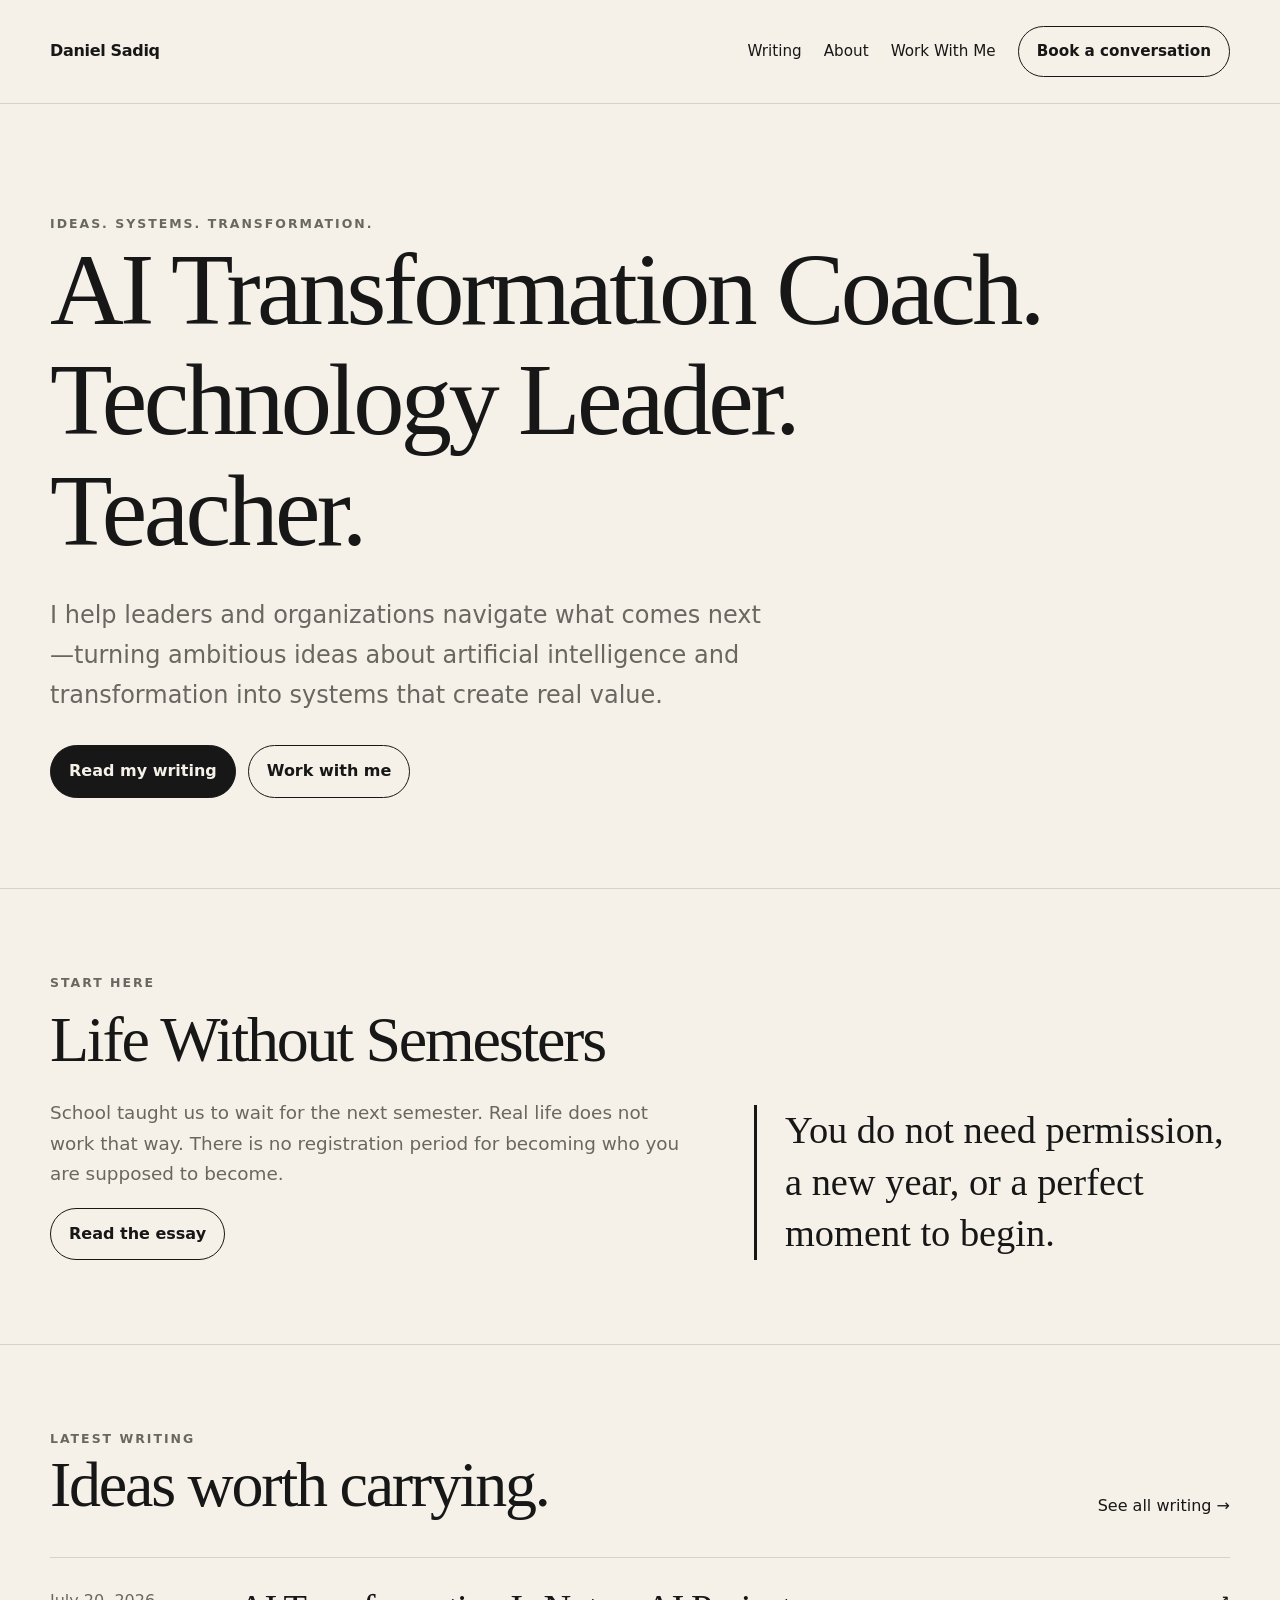
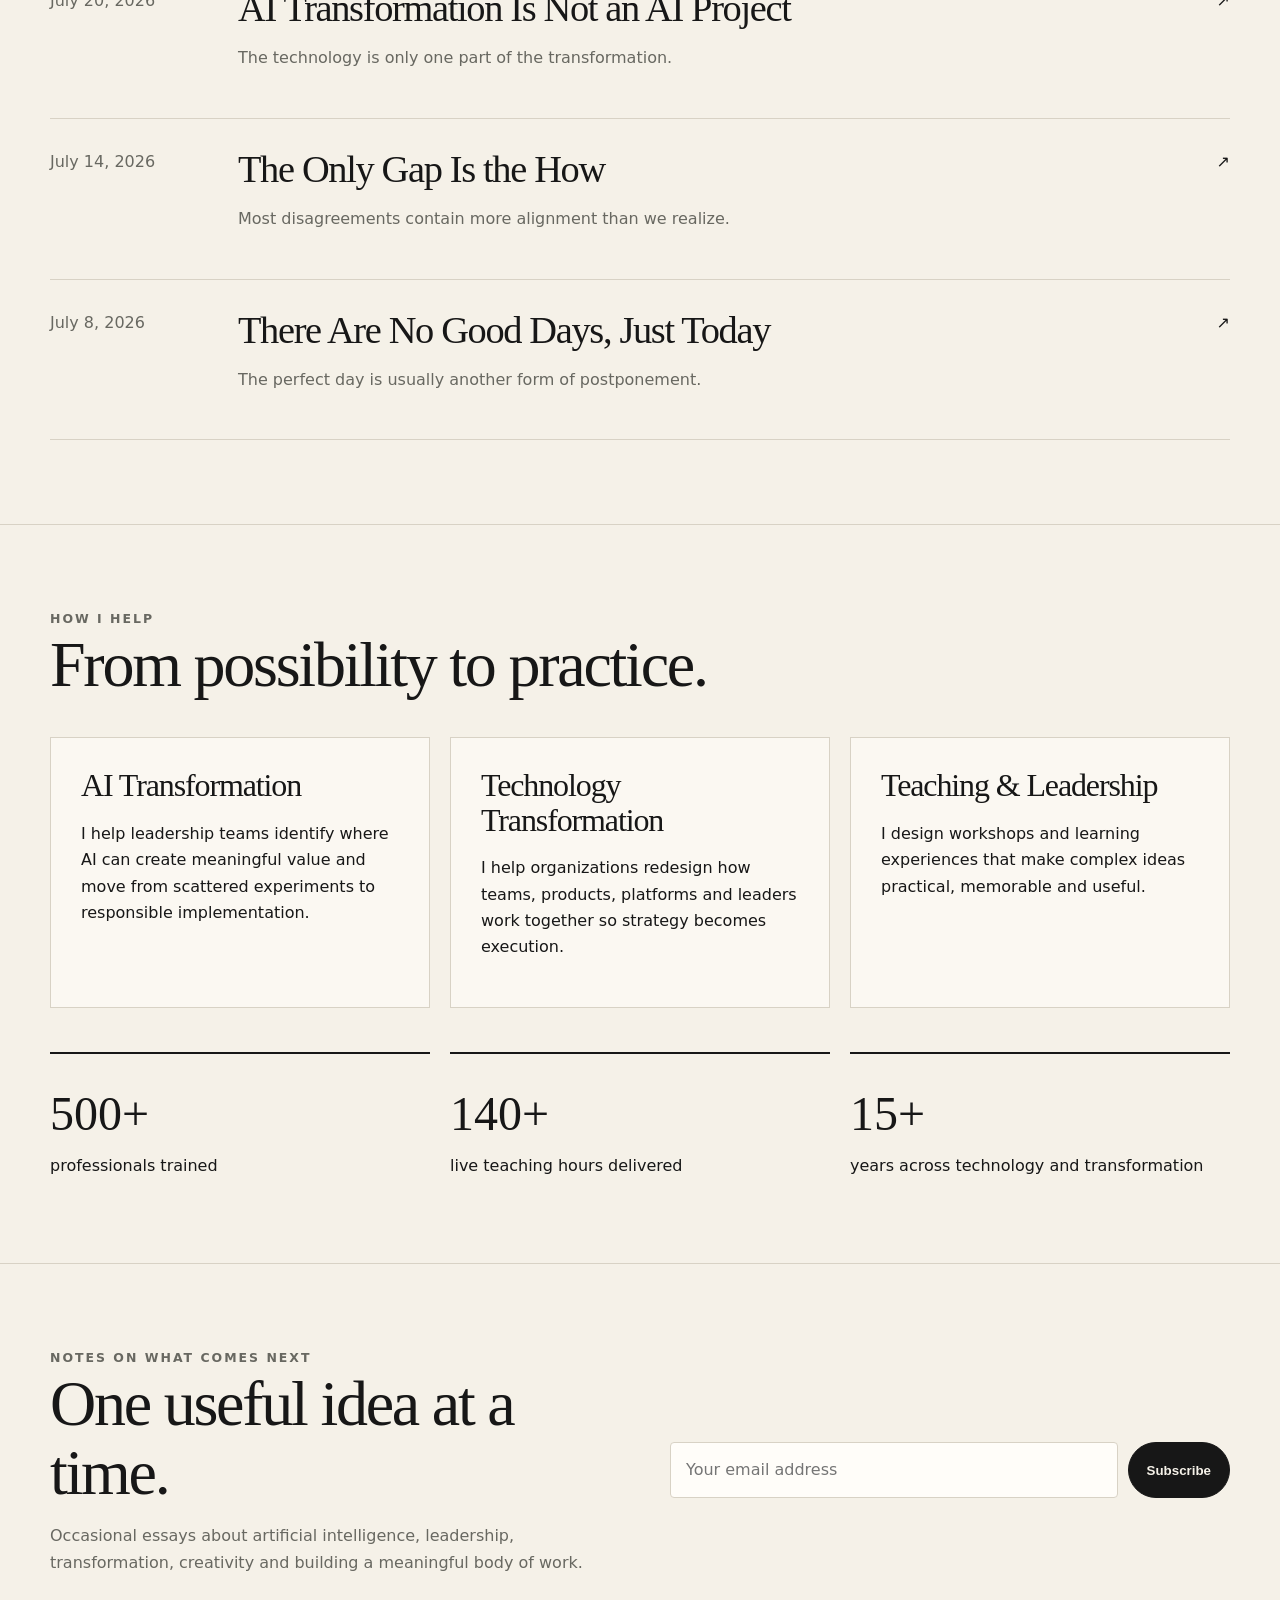
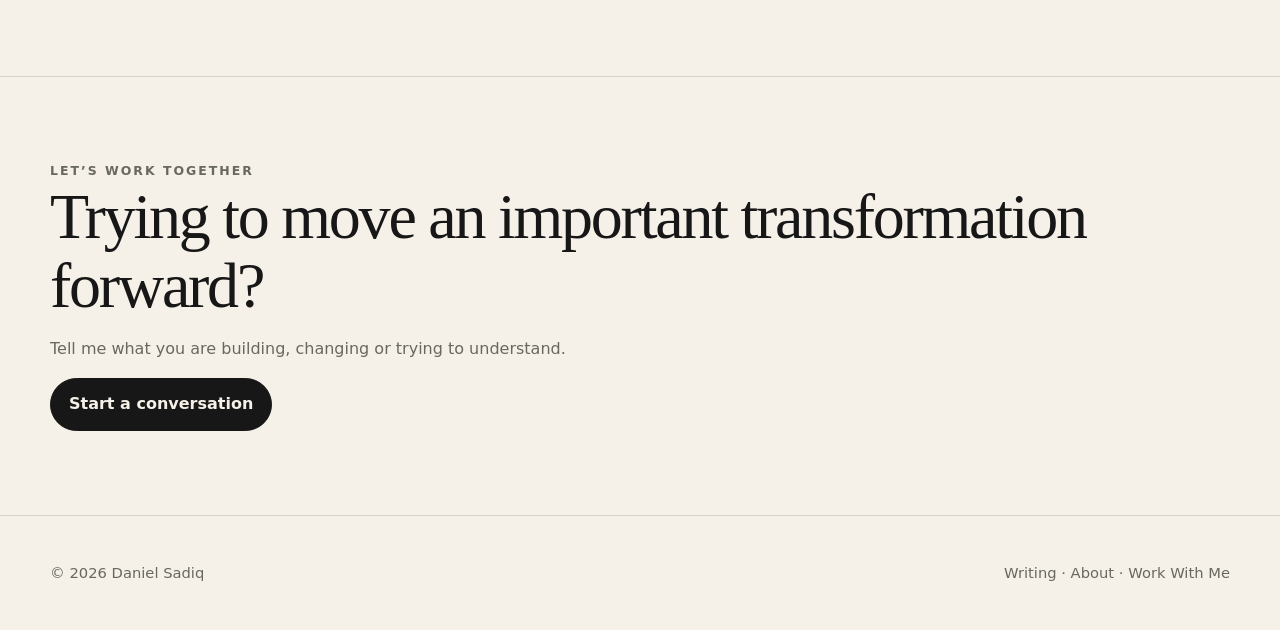
==== index.html @ 1b7a2f69 "Add homepage" ====
<!doctype html><html lang="en"><head><meta charset="utf-8"><meta name="viewport" content="width=device-width,initial-scale=1"><title>Daniel Sadiq — AI Transformation Coach</title><meta name="description" content="Daniel Sadiq helps leaders and organizations navigate AI, technology transformation and the future of work."><link rel="stylesheet" href="assets/styles.css"></head><body>
<header class="site-header"><div class="wrap nav"><a class="brand" href="index.html">Daniel Sadiq</a><nav class="nav-links"><a href="writing/index.html">Writing</a><a href="about.html">About</a><a href="work-with-me.html">Work With Me</a><a class="button" href="work-with-me.html">Book a conversation</a></nav></div></header>
<main><section class="hero"><div class="wrap"><div class="eyebrow">Ideas. Systems. Transformation.</div><h1>AI Transformation Coach.<br>Technology Leader.<br>Teacher.</h1><p>I help leaders and organizations navigate what comes next—turning ambitious ideas about artificial intelligence and transformation into systems that create real value.</p><div class="actions"><a class="button primary" href="writing/index.html">Read my writing</a><a class="button" href="work-with-me.html">Work with me</a></div></div></section>
<section class="section"><div class="wrap start-here"><div><div class="eyebrow">Start here</div><h3><a href="writing/life-without-semesters.html">Life Without Semesters</a></h3><p>School taught us to wait for the next semester. Real life does not work that way. There is no registration period for becoming who you are supposed to become.</p><a class="button" href="writing/life-without-semesters.html">Read the essay</a></div><div class="quote-block">You do not need permission, a new year, or a perfect moment to begin.</div></div></section>
<section class="section"><div class="wrap"><div class="section-head"><div><div class="eyebrow">Latest writing</div><h2>Ideas worth carrying.</h2></div><a href="writing/index.html">See all writing →</a></div><div class="post-list">
<a class="post-row" href="writing/ai-transformation-is-not-an-ai-project.html"><span class="muted">July 20, 2026</span><div><h3>AI Transformation Is Not an AI Project</h3><p>The technology is only one part of the transformation.</p></div><span class="arrow">↗</span></a>
<a class="post-row" href="writing/the-only-gap-is-the-how.html"><span class="muted">July 14, 2026</span><div><h3>The Only Gap Is the How</h3><p>Most disagreements contain more alignment than we realize.</p></div><span class="arrow">↗</span></a>
<a class="post-row" href="writing/there-are-no-good-days.html"><span class="muted">July 8, 2026</span><div><h3>There Are No Good Days, Just Today</h3><p>The perfect day is usually another form of postponement.</p></div><span class="arrow">↗</span></a></div></div></section>
<section class="section"><div class="wrap"><div class="section-head"><div><div class="eyebrow">How I help</div><h2>From possibility to practice.</h2></div></div><div class="services"><div class="service"><h3>AI Transformation</h3><p>I help leadership teams identify where AI can create meaningful value and move from scattered experiments to responsible implementation.</p></div><div class="service"><h3>Technology Transformation</h3><p>I help organizations redesign how teams, products, platforms and leaders work together so strategy becomes execution.</p></div><div class="service"><h3>Teaching & Leadership</h3><p>I design workshops and learning experiences that make complex ideas practical, memorable and useful.</p></div></div><div class="stats"><div class="stat"><strong>500+</strong><span>professionals trained</span></div><div class="stat"><strong>140+</strong><span>live teaching hours delivered</span></div><div class="stat"><strong>15+</strong><span>years across technology and transformation</span></div></div></div></section>
<section class="section"><div class="wrap newsletter"><div><div class="eyebrow">Notes on what comes next</div><h2>One useful idea at a time.</h2><p class="muted">Occasional essays about artificial intelligence, leadership, transformation, creativity and building a meaningful body of work.</p></div><form class="newsletter-form" data-mailto><input type="email" name="email" required placeholder="Your email address"><button class="button primary" type="submit">Subscribe</button></form></div></section>
<section class="section"><div class="wrap"><div class="eyebrow">Let’s work together</div><h2>Trying to move an important transformation forward?</h2><p class="muted">Tell me what you are building, changing or trying to understand.</p><a class="button primary" href="work-with-me.html">Start a conversation</a></div></section></main>
<footer class="footer"><div class="wrap footer-inner"><span>© <span data-year></span> Daniel Sadiq</span><span><a href="writing/index.html">Writing</a> · <a href="about.html">About</a> · <a href="work-with-me.html">Work With Me</a></span></div></footer><script src="assets/site.js"></script></body></html>
---- assets/styles.css ----
:root{--bg:#f5f1e8;--text:#171717;--muted:#686861;--accent:#3438a8;--line:#d8d2c5;--card:#fbf8f2;--max:1180px;--read:720px}*{box-sizing:border-box}html{scroll-behavior:smooth}body{margin:0;background:var(--bg);color:var(--text);font-family:Inter,ui-sans-serif,system-ui,-apple-system,BlinkMacSystemFont,"Segoe UI",sans-serif;line-height:1.65}a{color:inherit;text-decoration:none}a:hover{color:var(--accent)}img{max-width:100%}.wrap{width:min(calc(100% - 40px),var(--max));margin:auto}.site-header{padding:26px 0;border-bottom:1px solid var(--line);position:sticky;top:0;background:rgba(245,241,232,.94);backdrop-filter:blur(10px);z-index:10}.nav{display:flex;align-items:center;justify-content:space-between;gap:24px}.brand{font-weight:750;letter-spacing:-.02em}.nav-links{display:flex;align-items:center;gap:22px;font-size:.95rem}.button{display:inline-flex;align-items:center;justify-content:center;padding:12px 18px;border:1px solid var(--text);border-radius:999px;font-weight:650;transition:.2s}.button:hover{background:var(--text);color:var(--bg)}.button.primary{background:var(--text);color:var(--bg)}.button.primary:hover{background:var(--accent);border-color:var(--accent)}.hero{padding:110px 0 90px}.eyebrow{text-transform:uppercase;letter-spacing:.16em;font-size:.78rem;font-weight:700;color:var(--muted)}h1,h2,h3{font-family:Georgia,"Times New Roman",serif;font-weight:500;letter-spacing:-.035em;line-height:1.08;margin:0}.hero h1{font-size:clamp(3.2rem,8vw,7.5rem);max-width:1050px}.hero p{font-size:clamp(1.15rem,2.2vw,1.5rem);max-width:720px;color:var(--muted);margin:30px 0}.actions{display:flex;gap:12px;flex-wrap:wrap}.section{padding:84px 0;border-top:1px solid var(--line)}.section-head{display:flex;justify-content:space-between;align-items:end;gap:24px;margin-bottom:38px}.section h2{font-size:clamp(2.3rem,5vw,4.5rem)}.start-here{display:grid;grid-template-columns:1.15fr .85fr;gap:60px;align-items:end}.start-here h3{font-size:clamp(2.5rem,5vw,5rem);margin:12px 0 24px}.start-here p{font-size:1.15rem;color:var(--muted)}.quote-block{font-family:Georgia,serif;font-size:clamp(1.6rem,3vw,2.7rem);line-height:1.35;border-left:3px solid var(--text);padding-left:28px}.post-list{display:grid}.post-row{display:grid;grid-template-columns:160px 1fr auto;gap:28px;padding:30px 0;border-top:1px solid var(--line);align-items:start}.post-row:last-child{border-bottom:1px solid var(--line)}.post-row h3{font-size:clamp(1.6rem,3vw,2.7rem);margin-bottom:8px}.post-row p,.muted{color:var(--muted)}.services{display:grid;grid-template-columns:repeat(3,1fr);gap:20px}.service{background:var(--card);padding:30px;border:1px solid var(--line);min-height:260px}.service h3{font-size:2rem;margin-bottom:18px}.stats{display:grid;grid-template-columns:repeat(3,1fr);gap:20px;margin-top:44px}.stat{padding-top:20px;border-top:2px solid var(--text)}.stat strong{display:block;font-family:Georgia,serif;font-size:3rem;font-weight:500}.newsletter{display:grid;grid-template-columns:1fr 1fr;gap:60px;align-items:center}.newsletter-form{display:flex;gap:10px}.newsletter-form input,.contact-form input,.contact-form textarea,.contact-form select{width:100%;padding:14px 15px;border:1px solid var(--line);background:#fffdf9;font:inherit;border-radius:4px}.newsletter-form input{min-width:0}.footer{padding:45px 0;border-top:1px solid var(--line);font-size:.92rem;color:var(--muted)}.footer-inner{display:flex;justify-content:space-between;gap:24px}.page-hero{padding:90px 0 65px}.page-hero h1{font-size:clamp(3.5rem,8vw,7rem)}.page-hero p{font-size:1.25rem;max-width:760px;color:var(--muted)}.article{width:min(calc(100% - 40px),var(--read));margin:auto;padding:80px 0}.article h1{font-size:clamp(3rem,7vw,5.5rem)}.article .dek{font-size:1.35rem;color:var(--muted);margin:24px 0}.article-meta{font-size:.9rem;color:var(--muted);padding-bottom:28px;border-bottom:1px solid var(--line)}.article-body{font-family:Georgia,"Times New Roman",serif;font-size:1.2rem;line-height:1.8}.article-body p{margin:1.4em 0}.article-body h2{font-size:2.4rem;margin-top:2em}.article-body blockquote{margin:2em 0;padding-left:24px;border-left:3px solid var(--text);font-size:1.5rem}.article-end{margin-top:60px;padding-top:30px;border-top:1px solid var(--line)}.two-col{display:grid;grid-template-columns:1fr 1fr;gap:70px}.bio-copy p{font-size:1.16rem}.contact-form{display:grid;gap:16px;background:var(--card);padding:30px;border:1px solid var(--line)}label{font-weight:650;font-size:.92rem}.field{display:grid;gap:7px}.note{font-size:.88rem;color:var(--muted)}@media(max-width:800px){.nav-links a:not(.button){display:none}.hero{padding:70px 0}.start-here,.newsletter,.two-col{grid-template-columns:1fr}.services,.stats{grid-template-columns:1fr}.post-row{grid-template-columns:1fr;gap:8px}.post-row .arrow{display:none}.section{padding:64px 0}.newsletter-form{flex-direction:column}.footer-inner{flex-direction:column}.hero h1{font-size:3.4rem}}
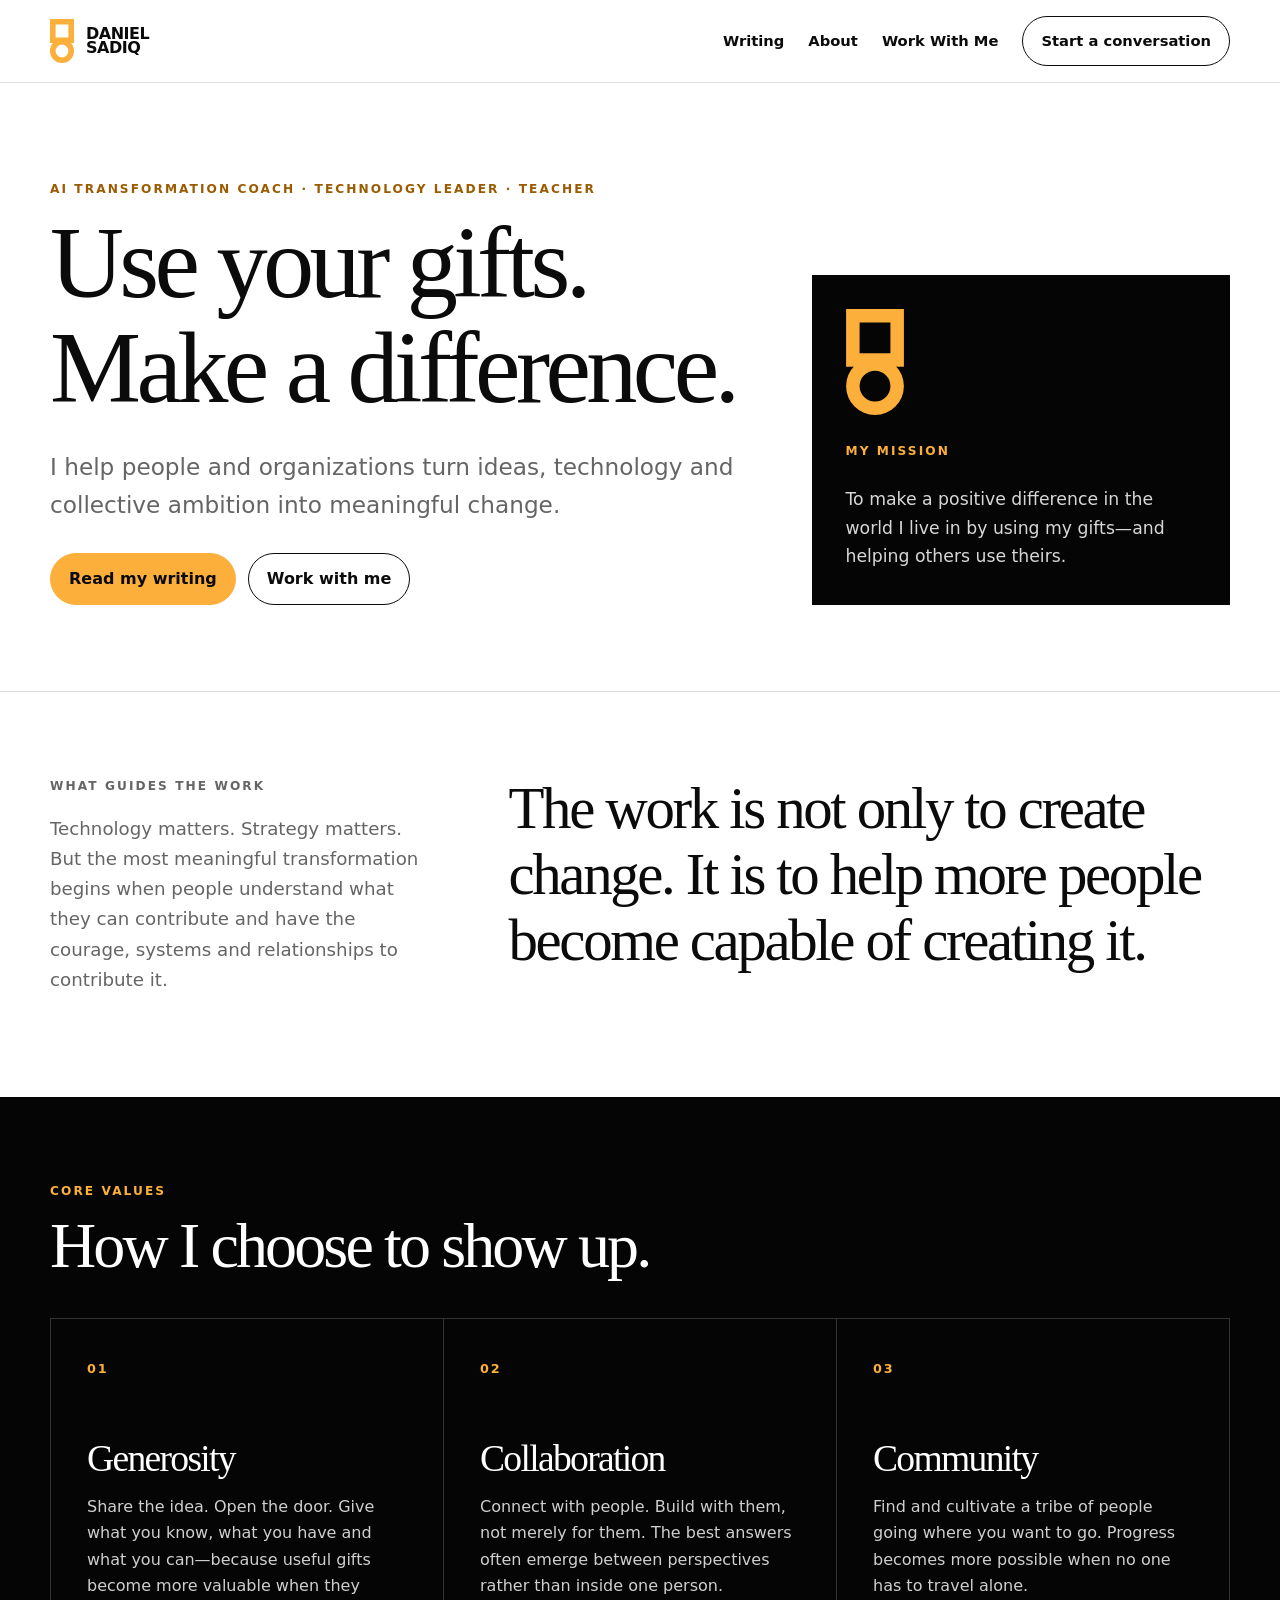
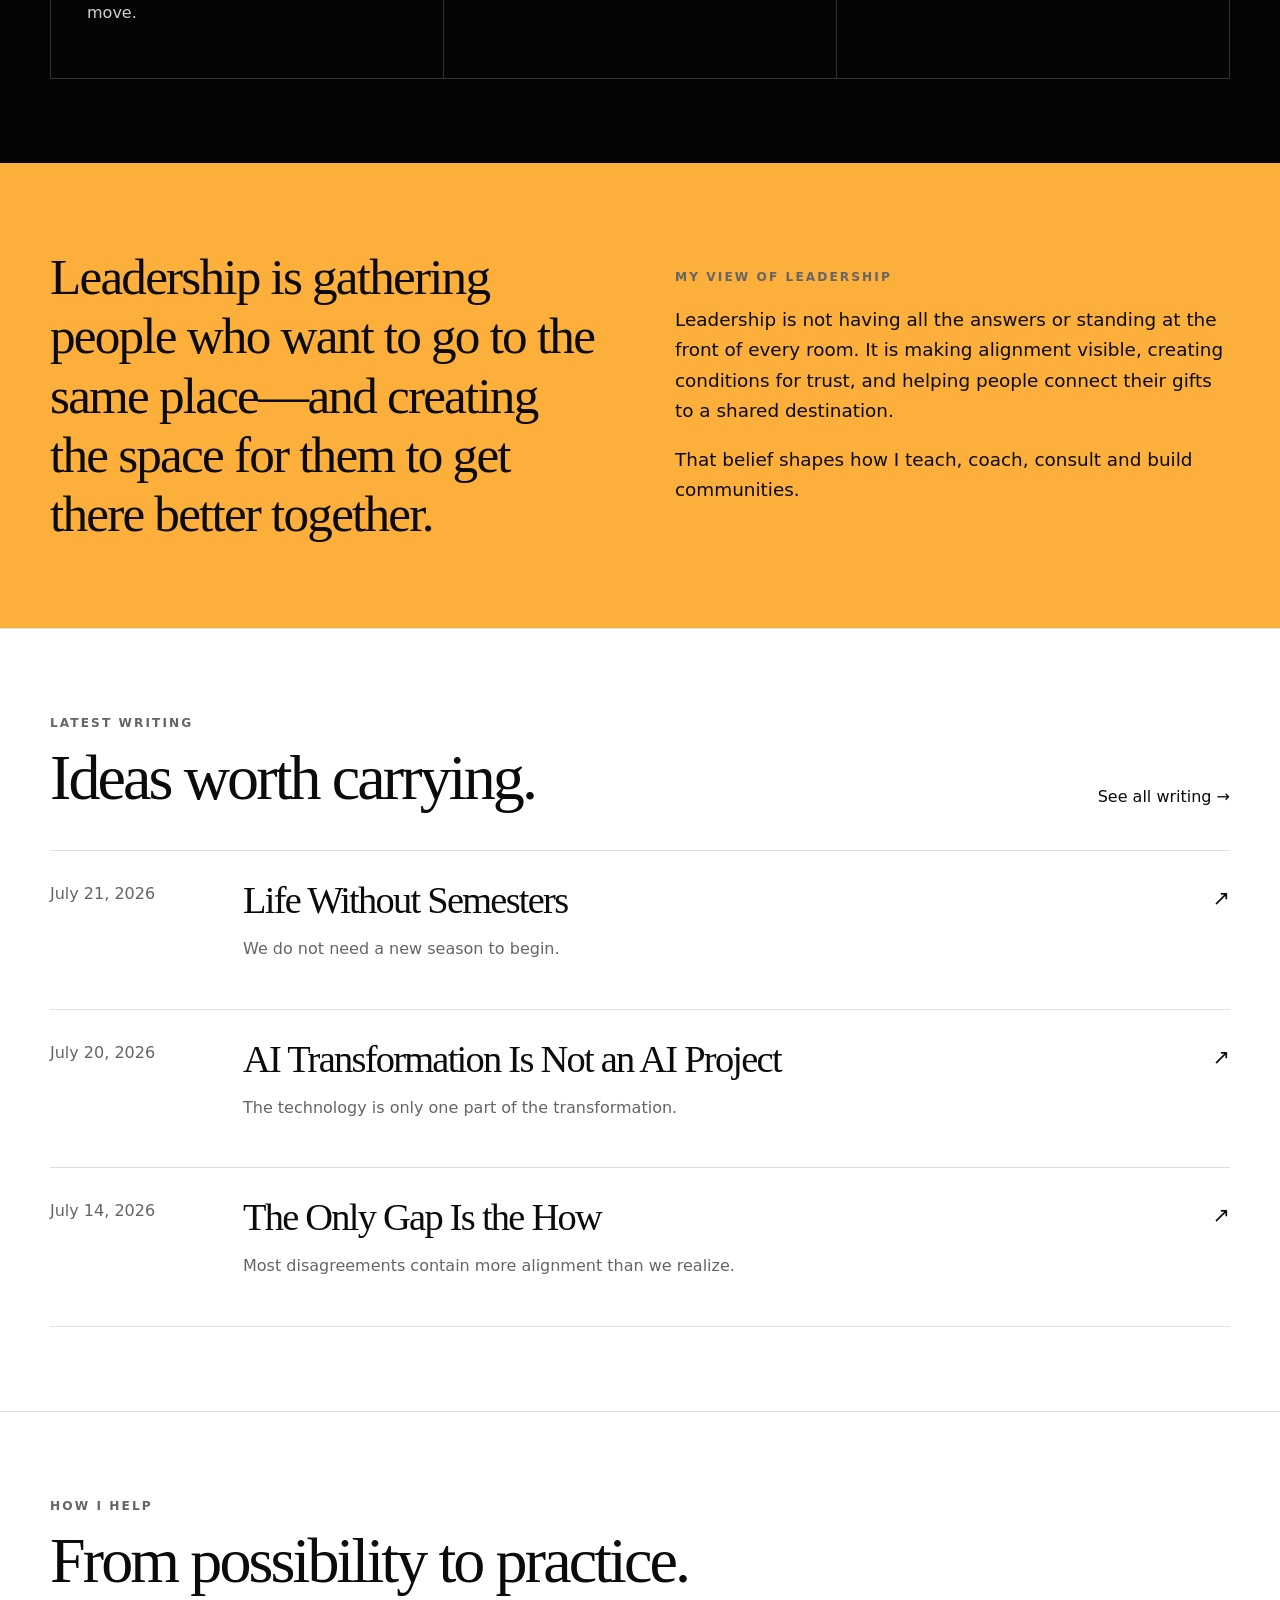
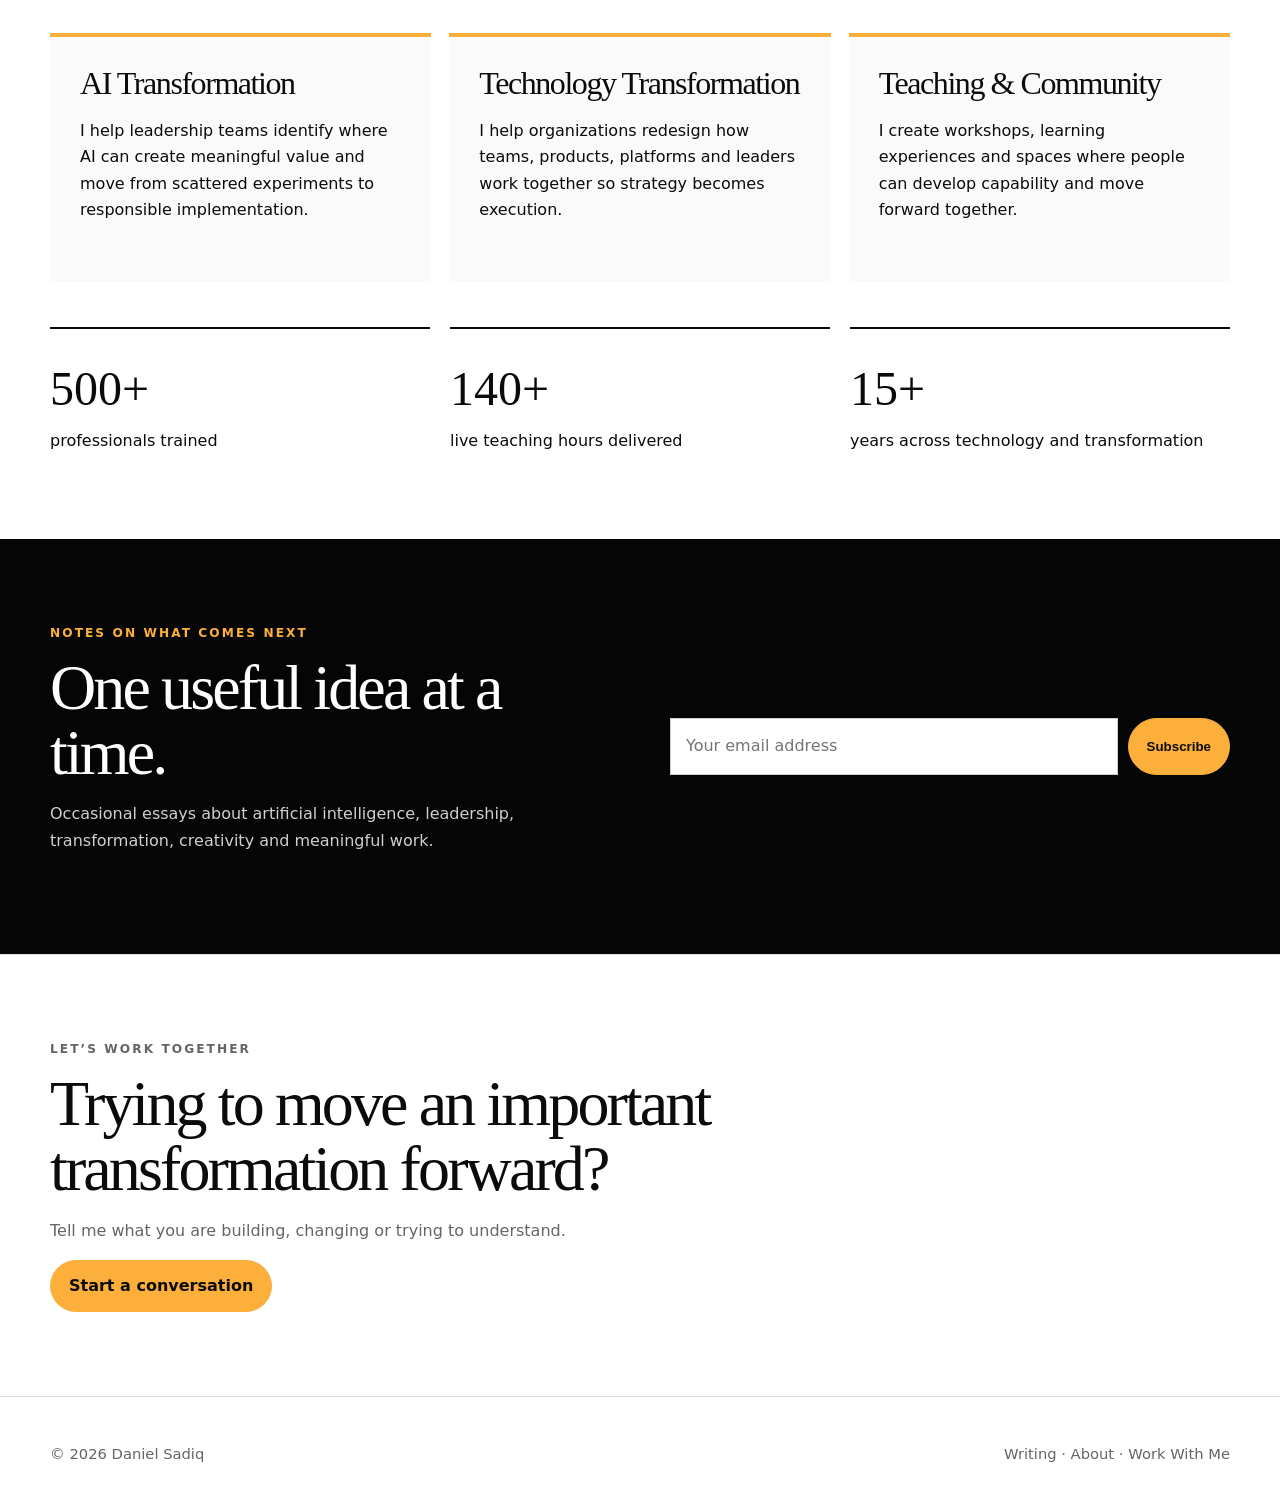
==== commit 7c37d08b: "Reframe homepage around mission values and leadership philosophy" ====
--- a/index.html
+++ b/index.html
@@ -1,12 +1,12 @@
-<!doctype html><html lang="en"><head><meta charset="utf-8"><meta name="viewport" content="width=device-width,initial-scale=1"><title>Daniel Sadiq — AI Transformation Coach</title><meta name="description" content="Daniel Sadiq helps leaders and organizations navigate AI, technology transformation and the future of work."><link rel="stylesheet" href="assets/styles.css"></head><body>
-<header class="site-header"><div class="wrap nav"><a class="brand" href="index.html">Daniel Sadiq</a><nav class="nav-links"><a href="writing/index.html">Writing</a><a href="about.html">About</a><a href="work-with-me.html">Work With Me</a><a class="button" href="work-with-me.html">Book a conversation</a></nav></div></header>
-<main><section class="hero"><div class="wrap"><div class="eyebrow">Ideas. Systems. Transformation.</div><h1>AI Transformation Coach.<br>Technology Leader.<br>Teacher.</h1><p>I help leaders and organizations navigate what comes next—turning ambitious ideas about artificial intelligence and transformation into systems that create real value.</p><div class="actions"><a class="button primary" href="writing/index.html">Read my writing</a><a class="button" href="work-with-me.html">Work with me</a></div></div></section>
-<section class="section"><div class="wrap start-here"><div><div class="eyebrow">Start here</div><h3><a href="writing/life-without-semesters.html">Life Without Semesters</a></h3><p>School taught us to wait for the next semester. Real life does not work that way. There is no registration period for becoming who you are supposed to become.</p><a class="button" href="writing/life-without-semesters.html">Read the essay</a></div><div class="quote-block">You do not need permission, a new year, or a perfect moment to begin.</div></div></section>
-<section class="section"><div class="wrap"><div class="section-head"><div><div class="eyebrow">Latest writing</div><h2>Ideas worth carrying.</h2></div><a href="writing/index.html">See all writing →</a></div><div class="post-list">
-<a class="post-row" href="writing/ai-transformation-is-not-an-ai-project.html"><span class="muted">July 20, 2026</span><div><h3>AI Transformation Is Not an AI Project</h3><p>The technology is only one part of the transformation.</p></div><span class="arrow">↗</span></a>
-<a class="post-row" href="writing/the-only-gap-is-the-how.html"><span class="muted">July 14, 2026</span><div><h3>The Only Gap Is the How</h3><p>Most disagreements contain more alignment than we realize.</p></div><span class="arrow">↗</span></a>
-<a class="post-row" href="writing/there-are-no-good-days.html"><span class="muted">July 8, 2026</span><div><h3>There Are No Good Days, Just Today</h3><p>The perfect day is usually another form of postponement.</p></div><span class="arrow">↗</span></a></div></div></section>
-<section class="section"><div class="wrap"><div class="section-head"><div><div class="eyebrow">How I help</div><h2>From possibility to practice.</h2></div></div><div class="services"><div class="service"><h3>AI Transformation</h3><p>I help leadership teams identify where AI can create meaningful value and move from scattered experiments to responsible implementation.</p></div><div class="service"><h3>Technology Transformation</h3><p>I help organizations redesign how teams, products, platforms and leaders work together so strategy becomes execution.</p></div><div class="service"><h3>Teaching & Leadership</h3><p>I design workshops and learning experiences that make complex ideas practical, memorable and useful.</p></div></div><div class="stats"><div class="stat"><strong>500+</strong><span>professionals trained</span></div><div class="stat"><strong>140+</strong><span>live teaching hours delivered</span></div><div class="stat"><strong>15+</strong><span>years across technology and transformation</span></div></div></div></section>
-<section class="section"><div class="wrap newsletter"><div><div class="eyebrow">Notes on what comes next</div><h2>One useful idea at a time.</h2><p class="muted">Occasional essays about artificial intelligence, leadership, transformation, creativity and building a meaningful body of work.</p></div><form class="newsletter-form" data-mailto><input type="email" name="email" required placeholder="Your email address"><button class="button primary" type="submit">Subscribe</button></form></div></section>
-<section class="section"><div class="wrap"><div class="eyebrow">Let’s work together</div><h2>Trying to move an important transformation forward?</h2><p class="muted">Tell me what you are building, changing or trying to understand.</p><a class="button primary" href="work-with-me.html">Start a conversation</a></div></section></main>
-<footer class="footer"><div class="wrap footer-inner"><span>© <span data-year></span> Daniel Sadiq</span><span><a href="writing/index.html">Writing</a> · <a href="about.html">About</a> · <a href="work-with-me.html">Work With Me</a></span></div></footer><script src="assets/site.js"></script></body></html>
+<!doctype html><html lang="en"><head><meta charset="utf-8"><meta name="viewport" content="width=device-width,initial-scale=1"><title>Daniel Sadiq — AI Transformation Coach, Technology Leader and Teacher</title><meta name="description" content="Daniel Sadiq helps people and organizations use their gifts, technology and community to make a positive difference."><link rel="stylesheet" href="assets/styles.css"></head><body>
+<header class="site-header"><div class="wrap nav"><a class="brand" href="index.html"><img src="assets/brand-mark.svg" alt=""><span class="brand-copy"><span>DANIEL</span><span>SADIQ</span></span></a><nav class="nav-links"><a href="writing/index.html">Writing</a><a href="about.html">About</a><a href="work-with-me.html">Work With Me</a><a class="button" href="work-with-me.html">Start a conversation</a></nav></div></header>
+<main>
+<section class="hero"><div class="wrap hero-grid"><div><div class="eyebrow accent">AI Transformation Coach · Technology Leader · Teacher</div><h1>Use your gifts.<br>Make a difference.</h1><p>I help people and organizations turn ideas, technology and collective ambition into meaningful change.</p><div class="actions"><a class="button primary" href="writing/index.html">Read my writing</a><a class="button" href="work-with-me.html">Work with me</a></div></div><aside class="hero-card"><img src="assets/brand-mark.svg" alt="Daniel Sadiq symbol"><div><div class="eyebrow" style="color:#fcaf3b">My mission</div><p>To make a positive difference in the world I live in by using my gifts—and helping others use theirs.</p></div></aside></div></section>
+<section class="section"><div class="wrap mission"><div><div class="eyebrow">What guides the work</div><p class="mission-copy">Technology matters. Strategy matters. But the most meaningful transformation begins when people understand what they can contribute and have the courage, systems and relationships to contribute it.</p></div><div class="mission-statement">The work is not only to create change. It is to help more people become capable of creating it.</div></div></section>
+<section class="section dark"><div class="wrap"><div class="section-head"><div><div class="eyebrow" style="color:#fcaf3b">Core values</div><h2>How I choose to show up.</h2></div></div><div class="values"><article class="value"><span class="value-number">01</span><h3>Generosity</h3><p>Share the idea. Open the door. Give what you know, what you have and what you can—because useful gifts become more valuable when they move.</p></article><article class="value"><span class="value-number">02</span><h3>Collaboration</h3><p>Connect with people. Build with them, not merely for them. The best answers often emerge between perspectives rather than inside one person.</p></article><article class="value"><span class="value-number">03</span><h3>Community</h3><p>Find and cultivate a tribe of people going where you want to go. Progress becomes more possible when no one has to travel alone.</p></article></div></div></section>
+<section class="section orange"><div class="wrap leadership-idea"><blockquote>Leadership is gathering people who want to go to the same place—and creating the space for them to get there better together.</blockquote><div class="idea-copy"><div class="eyebrow">My view of leadership</div><p>Leadership is not having all the answers or standing at the front of every room. It is making alignment visible, creating conditions for trust, and helping people connect their gifts to a shared destination.</p><p>That belief shapes how I teach, coach, consult and build communities.</p></div></div></section>
+<section class="section"><div class="wrap"><div class="section-head"><div><div class="eyebrow">Latest writing</div><h2>Ideas worth carrying.</h2></div><a href="writing/index.html">See all writing →</a></div><div class="post-list" data-post-list data-limit="3" data-path-prefix="writing/"></div></div></section>
+<section class="section"><div class="wrap"><div class="section-head"><div><div class="eyebrow">How I help</div><h2>From possibility to practice.</h2></div></div><div class="services"><div class="service"><h3>AI Transformation</h3><p>I help leadership teams identify where AI can create meaningful value and move from scattered experiments to responsible implementation.</p></div><div class="service"><h3>Technology Transformation</h3><p>I help organizations redesign how teams, products, platforms and leaders work together so strategy becomes execution.</p></div><div class="service"><h3>Teaching & Community</h3><p>I create workshops, learning experiences and spaces where people can develop capability and move forward together.</p></div></div><div class="stats"><div class="stat"><strong>500+</strong><span>professionals trained</span></div><div class="stat"><strong>140+</strong><span>live teaching hours delivered</span></div><div class="stat"><strong>15+</strong><span>years across technology and transformation</span></div></div></div></section>
+<section class="section dark"><div class="wrap newsletter"><div><div class="eyebrow" style="color:#fcaf3b">Notes on what comes next</div><h2>One useful idea at a time.</h2><p style="color:#cfcfcf">Occasional essays about artificial intelligence, leadership, transformation, creativity and meaningful work.</p></div><form class="newsletter-form" data-mailto><input type="email" name="email" required placeholder="Your email address"><button class="button primary" type="submit">Subscribe</button></form></div></section>
+<section class="section"><div class="wrap"><div class="eyebrow">Let’s work together</div><h2>Trying to move an important transformation forward?</h2><p class="muted">Tell me what you are building, changing or trying to understand.</p><a class="button primary" href="work-with-me.html">Start a conversation</a></div></section>
+</main><footer class="footer"><div class="wrap footer-inner"><span>© <span data-year></span> Daniel Sadiq</span><span><a href="writing/index.html">Writing</a> · <a href="about.html">About</a> · <a href="work-with-me.html">Work With Me</a></span></div></footer><script src="assets/posts.js"></script><script src="assets/site.js"></script></body></html>
--- a/assets/styles.css
+++ b/assets/styles.css
@@ -1 +1 @@
-:root{--bg:#f5f1e8;--text:#171717;--muted:#686861;--accent:#3438a8;--line:#d8d2c5;--card:#fbf8f2;--max:1180px;--read:720px}*{box-sizing:border-box}html{scroll-behavior:smooth}body{margin:0;background:var(--bg);color:var(--text);font-family:Inter,ui-sans-serif,system-ui,-apple-system,BlinkMacSystemFont,"Segoe UI",sans-serif;line-height:1.65}a{color:inherit;text-decoration:none}a:hover{color:var(--accent)}img{max-width:100%}.wrap{width:min(calc(100% - 40px),var(--max));margin:auto}.site-header{padding:26px 0;border-bottom:1px solid var(--line);position:sticky;top:0;background:rgba(245,241,232,.94);backdrop-filter:blur(10px);z-index:10}.nav{display:flex;align-items:center;justify-content:space-between;gap:24px}.brand{font-weight:750;letter-spacing:-.02em}.nav-links{display:flex;align-items:center;gap:22px;font-size:.95rem}.button{display:inline-flex;align-items:center;justify-content:center;padding:12px 18px;border:1px solid var(--text);border-radius:999px;font-weight:650;transition:.2s}.button:hover{background:var(--text);color:var(--bg)}.button.primary{background:var(--text);color:var(--bg)}.button.primary:hover{background:var(--accent);border-color:var(--accent)}.hero{padding:110px 0 90px}.eyebrow{text-transform:uppercase;letter-spacing:.16em;font-size:.78rem;font-weight:700;color:var(--muted)}h1,h2,h3{font-family:Georgia,"Times New Roman",serif;font-weight:500;letter-spacing:-.035em;line-height:1.08;margin:0}.hero h1{font-size:clamp(3.2rem,8vw,7.5rem);max-width:1050px}.hero p{font-size:clamp(1.15rem,2.2vw,1.5rem);max-width:720px;color:var(--muted);margin:30px 0}.actions{display:flex;gap:12px;flex-wrap:wrap}.section{padding:84px 0;border-top:1px solid var(--line)}.section-head{display:flex;justify-content:space-between;align-items:end;gap:24px;margin-bottom:38px}.section h2{font-size:clamp(2.3rem,5vw,4.5rem)}.start-here{display:grid;grid-template-columns:1.15fr .85fr;gap:60px;align-items:end}.start-here h3{font-size:clamp(2.5rem,5vw,5rem);margin:12px 0 24px}.start-here p{font-size:1.15rem;color:var(--muted)}.quote-block{font-family:Georgia,serif;font-size:clamp(1.6rem,3vw,2.7rem);line-height:1.35;border-left:3px solid var(--text);padding-left:28px}.post-list{display:grid}.post-row{display:grid;grid-template-columns:160px 1fr auto;gap:28px;padding:30px 0;border-top:1px solid var(--line);align-items:start}.post-row:last-child{border-bottom:1px solid var(--line)}.post-row h3{font-size:clamp(1.6rem,3vw,2.7rem);margin-bottom:8px}.post-row p,.muted{color:var(--muted)}.services{display:grid;grid-template-columns:repeat(3,1fr);gap:20px}.service{background:var(--card);padding:30px;border:1px solid var(--line);min-height:260px}.service h3{font-size:2rem;margin-bottom:18px}.stats{display:grid;grid-template-columns:repeat(3,1fr);gap:20px;margin-top:44px}.stat{padding-top:20px;border-top:2px solid var(--text)}.stat strong{display:block;font-family:Georgia,serif;font-size:3rem;font-weight:500}.newsletter{display:grid;grid-template-columns:1fr 1fr;gap:60px;align-items:center}.newsletter-form{display:flex;gap:10px}.newsletter-form input,.contact-form input,.contact-form textarea,.contact-form select{width:100%;padding:14px 15px;border:1px solid var(--line);background:#fffdf9;font:inherit;border-radius:4px}.newsletter-form input{min-width:0}.footer{padding:45px 0;border-top:1px solid var(--line);font-size:.92rem;color:var(--muted)}.footer-inner{display:flex;justify-content:space-between;gap:24px}.page-hero{padding:90px 0 65px}.page-hero h1{font-size:clamp(3.5rem,8vw,7rem)}.page-hero p{font-size:1.25rem;max-width:760px;color:var(--muted)}.article{width:min(calc(100% - 40px),var(--read));margin:auto;padding:80px 0}.article h1{font-size:clamp(3rem,7vw,5.5rem)}.article .dek{font-size:1.35rem;color:var(--muted);margin:24px 0}.article-meta{font-size:.9rem;color:var(--muted);padding-bottom:28px;border-bottom:1px solid var(--line)}.article-body{font-family:Georgia,"Times New Roman",serif;font-size:1.2rem;line-height:1.8}.article-body p{margin:1.4em 0}.article-body h2{font-size:2.4rem;margin-top:2em}.article-body blockquote{margin:2em 0;padding-left:24px;border-left:3px solid var(--text);font-size:1.5rem}.article-end{margin-top:60px;padding-top:30px;border-top:1px solid var(--line)}.two-col{display:grid;grid-template-columns:1fr 1fr;gap:70px}.bio-copy p{font-size:1.16rem}.contact-form{display:grid;gap:16px;background:var(--card);padding:30px;border:1px solid var(--line)}label{font-weight:650;font-size:.92rem}.field{display:grid;gap:7px}.note{font-size:.88rem;color:var(--muted)}@media(max-width:800px){.nav-links a:not(.button){display:none}.hero{padding:70px 0}.start-here,.newsletter,.two-col{grid-template-columns:1fr}.services,.stats{grid-template-columns:1fr}.post-row{grid-template-columns:1fr;gap:8px}.post-row .arrow{display:none}.section{padding:64px 0}.newsletter-form{flex-direction:column}.footer-inner{flex-direction:column}.hero h1{font-size:3.4rem}}
+:root{--bg:#fff;--text:#0b0b0b;--muted:#656565;--accent:#fcaf3b;--accent-soft:#fff4e1;--line:#dfdfdf;--dark:#050505;--card:#fafafa;--max:1180px;--read:720px}*{box-sizing:border-box}html{scroll-behavior:smooth}body{margin:0;background:var(--bg);color:var(--text);font-family:Inter,ui-sans-serif,system-ui,-apple-system,BlinkMacSystemFont,"Segoe UI",sans-serif;line-height:1.65}a{color:inherit;text-decoration:none}a:hover{color:#9b5b00}img{max-width:100%;display:block}.wrap{width:min(calc(100% - 40px),var(--max));margin:auto}.site-header{position:sticky;top:0;z-index:20;background:rgba(255,255,255,.94);backdrop-filter:blur(12px);border-bottom:1px solid var(--line)}.nav{min-height:82px;display:flex;align-items:center;justify-content:space-between;gap:24px}.brand{display:inline-flex;align-items:center;gap:12px;font-weight:800;letter-spacing:-.03em}.brand img{width:24px;height:44px}.brand-copy{display:grid;line-height:.9;font-size:1rem}.nav-links{display:flex;align-items:center;gap:24px;font-size:.92rem;font-weight:650}.button{display:inline-flex;align-items:center;justify-content:center;padding:12px 18px;border:1px solid var(--text);border-radius:999px;font-weight:750;transition:.2s ease}.button:hover{background:var(--text);color:#fff}.button.primary{background:var(--accent);border-color:var(--accent);color:var(--text)}.button.primary:hover{background:var(--text);border-color:var(--text);color:#fff}.hero{padding:96px 0 86px}.hero-grid{display:grid;grid-template-columns:minmax(0,1.25fr) minmax(280px,.75fr);gap:64px;align-items:end}.hero h1,.page-hero h1,h2,h3{font-family:Georgia,"Times New Roman",serif;font-weight:500;letter-spacing:-.045em;line-height:1.02;margin:0}.hero h1{font-size:clamp(3.7rem,8vw,7.6rem);max-width:960px}.hero p{font-size:clamp(1.15rem,2vw,1.45rem);max-width:720px;color:var(--muted);margin:28px 0}.hero-card{background:var(--dark);color:#fff;padding:34px;min-height:330px;display:flex;flex-direction:column;justify-content:space-between}.hero-card img{width:58px;height:106px}.hero-card p{color:#d7d7d7;font-size:1.08rem;margin:24px 0 0}.hero-card strong{color:var(--accent)}.eyebrow{text-transform:uppercase;letter-spacing:.17em;font-size:.76rem;font-weight:800;color:var(--muted);margin-bottom:12px}.eyebrow.accent{color:#9b5b00}.actions{display:flex;gap:12px;flex-wrap:wrap}.section{padding:84px 0;border-top:1px solid var(--line)}.section.dark{background:var(--dark);color:#fff;border-top:0}.section.orange{background:var(--accent);border-top:0}.section-head{display:flex;justify-content:space-between;align-items:end;gap:24px;margin-bottom:40px}.section h2{font-size:clamp(2.6rem,5vw,4.8rem);max-width:850px}.mission{display:grid;grid-template-columns:.7fr 1.3fr;gap:70px;align-items:start}.mission-statement{font-family:Georgia,"Times New Roman",serif;font-size:clamp(2.2rem,4.6vw,4.9rem);line-height:1.12;letter-spacing:-.04em}.mission-copy{font-size:1.14rem;color:var(--muted);max-width:610px}.values{display:grid;grid-template-columns:repeat(3,1fr);gap:1px;background:#333;border:1px solid #333}.value{background:var(--dark);padding:36px;min-height:290px}.value-number{font-size:.8rem;letter-spacing:.14em;color:var(--accent);font-weight:800}.value h3{font-size:2.35rem;margin:58px 0 16px}.value p{color:#cfcfcf}.leadership-idea{display:grid;grid-template-columns:1fr 1fr;gap:70px;align-items:center}.leadership-idea blockquote{font-family:Georgia,"Times New Roman",serif;font-size:clamp(2rem,4vw,4rem);line-height:1.16;letter-spacing:-.035em;margin:0}.leadership-idea .idea-copy{font-size:1.15rem}.start-here{display:grid;grid-template-columns:1.15fr .85fr;gap:60px;align-items:end}.start-here h3{font-size:clamp(2.5rem,5vw,5rem);margin:12px 0 24px}.start-here p{font-size:1.15rem;color:var(--muted)}.quote-block{font-family:Georgia,serif;font-size:clamp(1.6rem,3vw,2.7rem);line-height:1.35;border-left:5px solid var(--accent);padding-left:28px}.post-list{display:grid}.post-row{display:grid;grid-template-columns:165px 1fr auto;gap:28px;padding:30px 0;border-top:1px solid var(--line);align-items:start}.post-row:last-child{border-bottom:1px solid var(--line)}.post-row h3{font-size:clamp(1.65rem,3vw,2.8rem);margin-bottom:8px}.post-row p,.muted,.post-date{color:var(--muted)}.post-row:hover .arrow{transform:translate(4px,-4px)}.arrow{font-size:1.3rem;transition:.2s}.services{display:grid;grid-template-columns:repeat(3,1fr);gap:18px}.service{background:var(--card);padding:30px;border-top:4px solid var(--accent);min-height:250px}.service h3{font-size:2rem;margin-bottom:18px}.stats{display:grid;grid-template-columns:repeat(3,1fr);gap:20px;margin-top:44px}.stat{padding-top:20px;border-top:2px solid var(--text)}.stat strong{display:block;font-family:Georgia,serif;font-size:3rem;font-weight:500}.newsletter{display:grid;grid-template-columns:1fr 1fr;gap:60px;align-items:center}.newsletter-form{display:flex;gap:10px}.newsletter-form input,.contact-form input,.contact-form textarea,.contact-form select{width:100%;padding:14px 15px;border:1px solid #cfcfcf;background:#fff;font:inherit;border-radius:0}.newsletter-form input{min-width:0}.footer{padding:45px 0;border-top:1px solid var(--line);font-size:.92rem;color:var(--muted)}.footer-inner{display:flex;justify-content:space-between;gap:24px}.page-hero{padding:92px 0 68px}.page-hero h1{font-size:clamp(3.5rem,8vw,7rem);max-width:1000px}.page-hero p{font-size:1.25rem;max-width:760px;color:var(--muted)}.article{width:min(calc(100% - 40px),var(--read));margin:auto;padding:80px 0}.article h1{font-size:clamp(3rem,7vw,5.5rem)}.article .dek{font-size:1.35rem;color:var(--muted);margin:24px 0}.article-meta{font-size:.9rem;color:var(--muted);padding-bottom:28px;border-bottom:1px solid var(--line)}.article-body{font-family:Georgia,"Times New Roman",serif;font-size:1.2rem;line-height:1.8}.article-body p{margin:1.4em 0}.article-body h2{font-size:2.4rem;margin-top:2em}.article-body blockquote{margin:2em 0;padding-left:24px;border-left:4px solid var(--accent);font-size:1.5rem}.article-end{margin-top:60px;padding-top:30px;border-top:1px solid var(--line)}.two-col{display:grid;grid-template-columns:1fr 1fr;gap:70px}.bio-copy p{font-size:1.16rem}.principles{display:grid;gap:1px;background:var(--line);border:1px solid var(--line)}.principle{background:#fff;padding:30px}.principle strong{display:block;color:#9b5b00;text-transform:uppercase;letter-spacing:.13em;font-size:.75rem;margin-bottom:8px}.contact-form{display:grid;gap:16px;background:var(--card);padding:30px;border-top:5px solid var(--accent)}label{font-weight:700;font-size:.92rem}.field{display:grid;gap:7px}.note{font-size:.88rem;color:var(--muted)}.blog-help{background:var(--accent-soft);padding:26px;border-left:5px solid var(--accent);margin-top:36px}.blog-help code{background:#fff;padding:2px 5px}@media(max-width:850px){.nav-links a:not(.button){display:none}.hero{padding:68px 0}.hero-grid,.mission,.leadership-idea,.start-here,.newsletter,.two-col{grid-template-columns:1fr}.hero-card{min-height:260px}.values,.services,.stats{grid-template-columns:1fr}.post-row{grid-template-columns:1fr;gap:8px}.post-row .arrow{display:none}.section{padding:64px 0}.newsletter-form{flex-direction:column}.footer-inner{flex-direction:column}.hero h1{font-size:3.55rem}.mission-statement{font-size:2.75rem}.value{min-height:auto}.value h3{margin-top:28px}}
